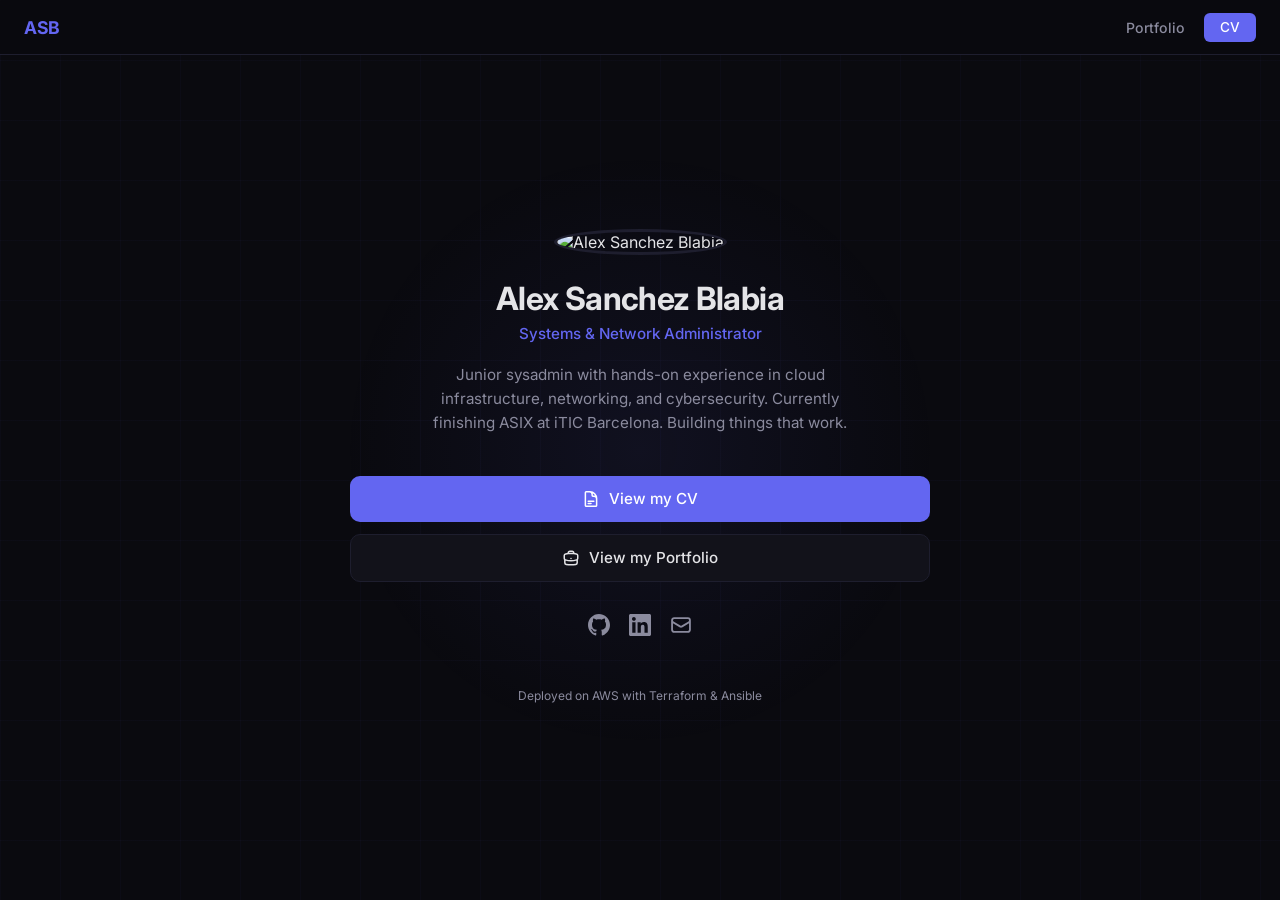
==== web/landing/index.html @ 819d25bb "Fix Docker Hub TLS issue and improve CV preview UX" ====
<!DOCTYPE html>
<html lang="en">
<head>
  <meta charset="UTF-8">
  <meta name="viewport" content="width=device-width, initial-scale=1.0">
  <meta name="description" content="Alex Sanchez Blabia - Junior Systems & Network Administrator. Portfolio, CV, and live project demos.">
  <title>Alex Sanchez Blabia | Sysadmin & Developer</title>
  <link rel="preconnect" href="https://fonts.googleapis.com">
  <link rel="preconnect" href="https://fonts.gstatic.com" crossorigin>
  <link href="https://fonts.googleapis.com/css2?family=Inter:wght@300;400;500;600;700&display=swap" rel="stylesheet">
  <style>
    *, *::before, *::after { box-sizing: border-box; margin: 0; padding: 0; }

    :root {
      --bg: #0a0a0f;
      --surface: #12121a;
      --border: #1e1e2e;
      --text: #e4e4e7;
      --text-muted: #8b8b9e;
      --accent: #6366f1;
      --accent-hover: #818cf8;
      --accent-glow: rgba(99, 102, 241, 0.15);
    }

    body {
      font-family: 'Inter', -apple-system, BlinkMacSystemFont, sans-serif;
      background: var(--bg);
      color: var(--text);
      min-height: 100vh;
      display: flex;
      align-items: center;
      justify-content: center;
      padding: 2rem;
    }

    .bg-grid {
      position: fixed;
      inset: 0;
      background-image:
        linear-gradient(rgba(99, 102, 241, 0.03) 1px, transparent 1px),
        linear-gradient(90deg, rgba(99, 102, 241, 0.03) 1px, transparent 1px);
      background-size: 60px 60px;
      z-index: 0;
    }

    .bg-glow {
      position: fixed;
      width: 600px;
      height: 600px;
      border-radius: 50%;
      background: radial-gradient(circle, rgba(99, 102, 241, 0.08), transparent 70%);
      top: 50%;
      left: 50%;
      transform: translate(-50%, -50%);
      z-index: 0;
      animation: pulse 8s ease-in-out infinite;
    }

    @keyframes pulse {
      0%, 100% { opacity: 0.5; transform: translate(-50%, -50%) scale(1); }
      50% { opacity: 1; transform: translate(-50%, -50%) scale(1.1); }
    }

    @keyframes fadeUp {
      from { opacity: 0; transform: translateY(14px); }
      to   { opacity: 1; transform: translateY(0); }
    }

    .container {
      position: relative;
      z-index: 1;
      max-width: 580px;
      width: 100%;
      text-align: center;
      margin-top: 2rem;
    }

    .avatar {
      width: 110px;
      height: 110px;
      border-radius: 50%;
      object-fit: cover;
      border: 3px solid var(--border);
      margin-bottom: 1.5rem;
      transition: all 0.3s ease;
      animation: fadeUp 0.5s ease both;
    }

    .avatar:hover {
      border-color: var(--accent);
      box-shadow: 0 0 0 6px var(--accent-glow);
      transform: scale(1.03);
    }

    h1 {
      font-size: 2rem;
      font-weight: 700;
      letter-spacing: -0.02em;
      margin-bottom: 0.4rem;
      animation: fadeUp 0.5s 0.1s ease both;
    }

    .title {
      color: var(--accent);
      font-size: 0.95rem;
      font-weight: 500;
      margin-bottom: 1.2rem;
      animation: fadeUp 0.5s 0.18s ease both;
    }

    .bio {
      color: var(--text-muted);
      font-size: 0.95rem;
      line-height: 1.6;
      margin-bottom: 2.5rem;
      max-width: 460px;
      margin-left: auto;
      margin-right: auto;
      animation: fadeUp 0.5s 0.26s ease both;
    }

    .links {
      display: flex;
      flex-direction: column;
      gap: 0.75rem;
      animation: fadeUp 0.5s 0.36s ease both;
    }

    .link {
      display: flex;
      align-items: center;
      justify-content: center;
      gap: 0.6rem;
      padding: 0.85rem 1.5rem;
      border-radius: 10px;
      text-decoration: none;
      font-size: 0.95rem;
      font-weight: 500;
      transition: all 0.2s ease;
    }

    .link-primary {
      background: var(--accent);
      color: #fff;
    }

    .link-primary:hover {
      background: var(--accent-hover);
      transform: translateY(-1px);
      box-shadow: 0 4px 20px var(--accent-glow);
    }

    .link-secondary {
      background: var(--surface);
      color: var(--text);
      border: 1px solid var(--border);
    }

    .link-secondary:hover {
      border-color: var(--accent);
      background: rgba(99, 102, 241, 0.05);
      transform: translateY(-1px);
    }

    .link svg {
      width: 18px;
      height: 18px;
      flex-shrink: 0;
    }

    .socials {
      display: flex;
      justify-content: center;
      gap: 1.2rem;
      margin-top: 2rem;
      animation: fadeUp 0.5s 0.44s ease both;
    }

    .social {
      color: var(--text-muted);
      transition: color 0.2s;
    }

    .social:hover {
      color: var(--accent);
    }

    .social svg {
      width: 22px;
      height: 22px;
    }

    .top-nav {
      position: fixed;
      top: 0;
      left: 0;
      right: 0;
      z-index: 100;
      padding: 0.8rem 1.5rem;
      display: flex;
      justify-content: space-between;
      align-items: center;
      background: rgba(10, 10, 15, 0.85);
      backdrop-filter: blur(12px);
      border-bottom: 1px solid var(--border);
    }

    .top-nav-logo {
      font-weight: 700;
      font-size: 1.1rem;
      color: var(--accent);
      text-decoration: none;
      font-family: 'Inter', sans-serif;
      letter-spacing: -0.02em;
    }

    .top-nav-links {
      display: flex;
      gap: 1.2rem;
      align-items: center;
    }

    .top-nav-links a {
      color: var(--text-muted);
      text-decoration: none;
      font-size: 0.88rem;
      font-weight: 500;
      transition: color 0.2s;
    }

    .top-nav-links a:hover { color: var(--text); }

    .top-nav-cta {
      background: var(--accent) !important;
      color: #fff !important;
      padding: 0.4rem 1rem;
      border-radius: 6px;
      font-size: 0.85rem !important;
    }

    .top-nav-cta:hover { background: var(--accent-hover) !important; }

    .footer {
      margin-top: 3rem;
      color: var(--text-muted);
      font-size: 0.75rem;
      opacity: 0.5;
      animation: fadeUp 0.5s 0.52s ease both;
    }

    @media (max-width: 480px) {
      h1 { font-size: 1.6rem; }
      .bio { font-size: 0.88rem; }
      .avatar { width: 90px; height: 90px; }
    }
  </style>
</head>
<body>
  <nav class="top-nav">
    <a href="/" class="top-nav-logo">ASB</a>
    <div class="top-nav-links">
      <a href="/portfolio">Portfolio</a>
      <a href="/cv" class="top-nav-cta">CV</a>
    </div>
  </nav>

  <div class="bg-grid"></div>
  <div class="bg-glow"></div>

  <div class="container">
    <img src="/assets/photos/FotoCarnetASBnew.webp" alt="Alex Sanchez Blabia" class="avatar">

    <h1>Alex Sanchez Blabia</h1>
    <p class="title">Systems & Network Administrator</p>
    <p class="bio">
      Junior sysadmin with hands-on experience in cloud infrastructure, networking, and cybersecurity.
      Currently finishing ASIX at iTIC Barcelona. Building things that work.
    </p>

    <div class="links">
      <a href="/cv" class="link link-primary">
        <svg xmlns="http://www.w3.org/2000/svg" fill="none" viewBox="0 0 24 24" stroke-width="2" stroke="currentColor"><path stroke-linecap="round" stroke-linejoin="round" d="M19.5 14.25v-2.625a3.375 3.375 0 0 0-3.375-3.375h-1.5A1.125 1.125 0 0 1 13.5 7.125v-1.5a3.375 3.375 0 0 0-3.375-3.375H8.25m0 12.75h7.5m-7.5 3H12M10.5 2.25H5.625c-.621 0-1.125.504-1.125 1.125v17.25c0 .621.504 1.125 1.125 1.125h12.75c.621 0 1.125-.504 1.125-1.125V11.25a9 9 0 0 0-9-9Z"/></svg>
        View my CV
      </a>
      <a href="/portfolio" class="link link-secondary">
        <svg xmlns="http://www.w3.org/2000/svg" fill="none" viewBox="0 0 24 24" stroke-width="2" stroke="currentColor"><path stroke-linecap="round" stroke-linejoin="round" d="M20.25 14.15v4.25c0 1.094-.787 2.036-1.872 2.18-2.087.277-4.216.42-6.378.42s-4.291-.143-6.378-.42c-1.085-.144-1.872-1.086-1.872-2.18v-4.25m16.5 0a2.18 2.18 0 0 0 .75-1.661V8.706c0-1.081-.768-2.015-1.837-2.175a48.114 48.114 0 0 0-3.413-.387m4.5 8.006c-.194.165-.42.295-.673.38A23.978 23.978 0 0 1 12 15.75c-2.648 0-5.195-.429-7.577-1.22a2.016 2.016 0 0 1-.673-.38m0 0A2.18 2.18 0 0 1 3 12.489V8.706c0-1.081.768-2.015 1.837-2.175a48.111 48.111 0 0 1 3.413-.387m7.5 0V5.25A2.25 2.25 0 0 0 13.5 3h-3a2.25 2.25 0 0 0-2.25 2.25v.894m7.5 0a48.667 48.667 0 0 0-7.5 0M12 12.75h.008v.008H12v-.008Z"/></svg>
        View my Portfolio
      </a>
    </div>

    <div class="socials">
      <a href="https://github.com/caballosanex" target="_blank" rel="noopener" class="social" aria-label="GitHub">
        <svg xmlns="http://www.w3.org/2000/svg" viewBox="0 0 24 24" fill="currentColor"><path d="M12 0c-6.626 0-12 5.373-12 12 0 5.302 3.438 9.8 8.207 11.387.599.111.793-.261.793-.577v-2.234c-3.338.726-4.033-1.416-4.033-1.416-.546-1.387-1.333-1.756-1.333-1.756-1.089-.745.083-.729.083-.729 1.205.084 1.839 1.237 1.839 1.237 1.07 1.834 2.807 1.304 3.492.997.107-.775.418-1.305.762-1.604-2.665-.305-5.467-1.334-5.467-5.931 0-1.311.469-2.381 1.236-3.221-.124-.303-.535-1.524.117-3.176 0 0 1.008-.322 3.301 1.23.957-.266 1.983-.399 3.003-.404 1.02.005 2.047.138 3.006.404 2.291-1.552 3.297-1.23 3.297-1.23.653 1.653.242 2.874.118 3.176.77.84 1.235 1.911 1.235 3.221 0 4.609-2.807 5.624-5.479 5.921.43.372.823 1.102.823 2.222v3.293c0 .319.192.694.801.576 4.765-1.589 8.199-6.086 8.199-11.386 0-6.627-5.373-12-12-12z"/></svg>
      </a>
      <a href="https://www.linkedin.com/in/alex-sanchez-blabia/" target="_blank" rel="noopener" class="social" aria-label="LinkedIn">
        <svg xmlns="http://www.w3.org/2000/svg" viewBox="0 0 24 24" fill="currentColor"><path d="M20.447 20.452h-3.554v-5.569c0-1.328-.027-3.037-1.852-3.037-1.853 0-2.136 1.445-2.136 2.939v5.667H9.351V9h3.414v1.561h.046c.477-.9 1.637-1.85 3.37-1.85 3.601 0 4.267 2.37 4.267 5.455v6.286zM5.337 7.433c-1.144 0-2.063-.926-2.063-2.065 0-1.138.92-2.063 2.063-2.063 1.14 0 2.064.925 2.064 2.063 0 1.139-.925 2.065-2.064 2.065zm1.782 13.019H3.555V9h3.564v11.452zM22.225 0H1.771C.792 0 0 .774 0 1.729v20.542C0 23.227.792 24 1.771 24h20.451C23.2 24 24 23.227 24 22.271V1.729C24 .774 23.2 0 22.222 0h.003z"/></svg>
      </a>
      <a href="mailto:alexsanchezblabia@gmail.com" class="social" aria-label="Email">
        <svg xmlns="http://www.w3.org/2000/svg" fill="none" viewBox="0 0 24 24" stroke-width="2" stroke="currentColor"><path stroke-linecap="round" stroke-linejoin="round" d="M21.75 6.75v10.5a2.25 2.25 0 0 1-2.25 2.25h-15a2.25 2.25 0 0 1-2.25-2.25V6.75m19.5 0A2.25 2.25 0 0 0 19.5 4.5h-15a2.25 2.25 0 0 0-2.25 2.25m19.5 0v.243a2.25 2.25 0 0 1-1.07 1.916l-7.5 4.615a2.25 2.25 0 0 1-2.36 0L3.32 8.91a2.25 2.25 0 0 1-1.07-1.916V6.75"/></svg>
      </a>
    </div>

    <p class="footer">Deployed on AWS with Terraform & Ansible</p>
  </div>
</body>
</html>
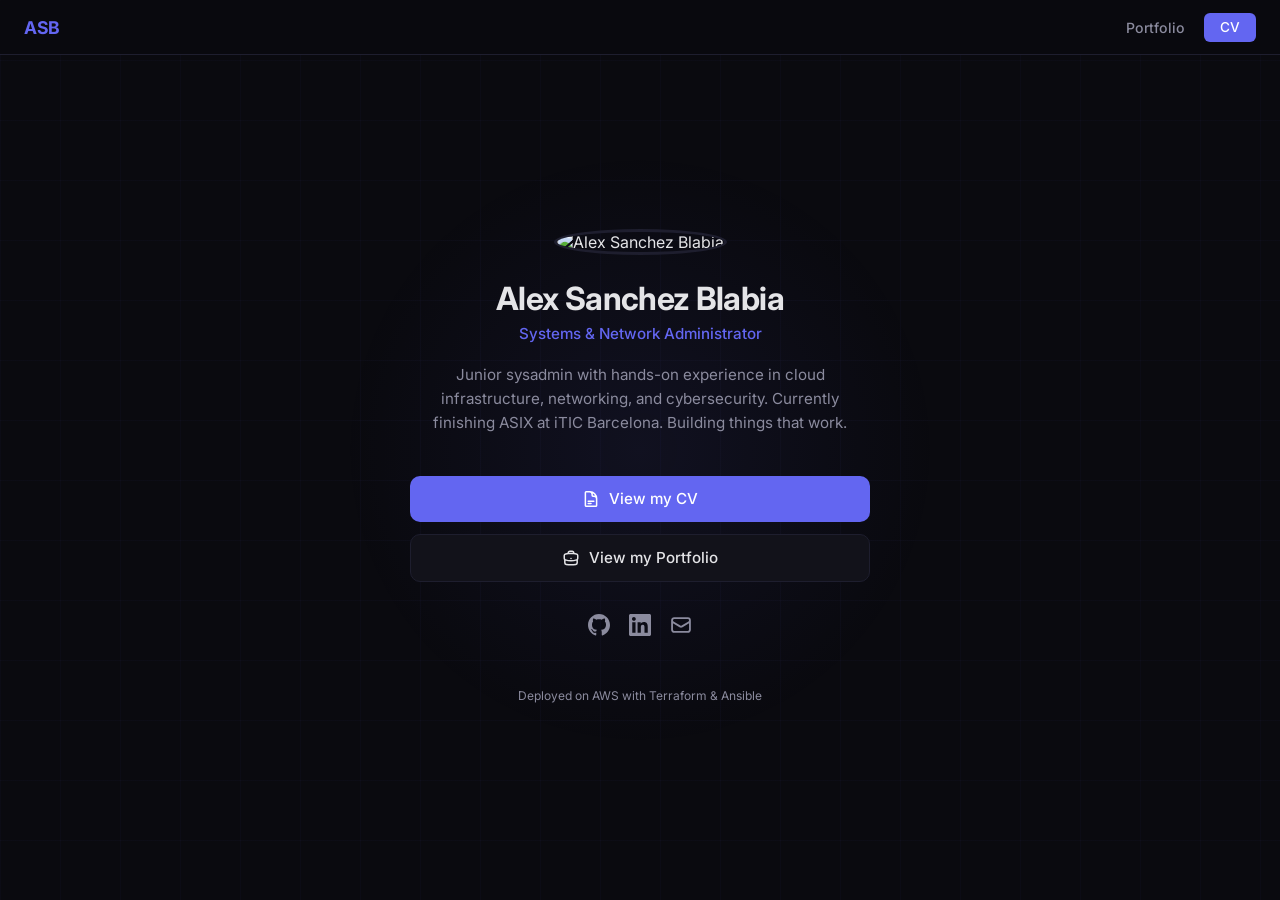
==== commit 083a2a44: "Uploaded Anubis, sitemap and robots" ====
--- a/web/landing/index.html
+++ b/web/landing/index.html
@@ -3,8 +3,18 @@
 <head>
   <meta charset="UTF-8">
   <meta name="viewport" content="width=device-width, initial-scale=1.0">
-  <meta name="description" content="Alex Sanchez Blabia - Junior Systems & Network Administrator. Portfolio, CV, and live project demos.">
-  <title>Alex Sanchez Blabia | Sysadmin & Developer</title>
+  <meta name="description" content="Alex Sanchez Blabia — Systems Administrator and Cloud Engineer based in Barcelona. AWS, Terraform, Docker, Ansible, Linux.">
+  <title>Alex Sanchez Blabia | Sysadmin & Cloud Engineer</title>
+  <link rel="canonical" href="https://asanchezbl.dev/">
+  <meta property="og:type" content="website">
+  <meta property="og:url" content="https://asanchezbl.dev/">
+  <meta property="og:title" content="Alex Sanchez Blabia | Sysadmin & Cloud Engineer">
+  <meta property="og:description" content="Systems Administrator and Cloud Engineer based in Barcelona. AWS, Terraform, Docker, Ansible, Linux.">
+  <meta property="og:image" content="https://asanchezbl.dev/assets/photos/FotoCarnetASBnew.webp">
+  <meta name="twitter:card" content="summary_large_image">
+  <meta name="twitter:title" content="Alex Sanchez Blabia | Sysadmin & Cloud Engineer">
+  <meta name="twitter:description" content="Systems Administrator and Cloud Engineer based in Barcelona. AWS, Terraform, Docker, Ansible, Linux.">
+  <meta name="twitter:image" content="https://asanchezbl.dev/assets/photos/FotoCarnetASBnew.webp">
   <link rel="preconnect" href="https://fonts.googleapis.com">
   <link rel="preconnect" href="https://fonts.gstatic.com" crossorigin>
   <link href="https://fonts.googleapis.com/css2?family=Inter:wght@300;400;500;600;700&display=swap" rel="stylesheet">
@@ -267,6 +277,7 @@
   <div class="bg-grid"></div>
   <div class="bg-glow"></div>
 
+  <main>
   <div class="container">
     <img src="/assets/photos/FotoCarnetASBnew.webp" alt="Alex Sanchez Blabia" class="avatar">
 
@@ -302,5 +313,7 @@
 
     <p class="footer">Deployed on AWS with Terraform & Ansible</p>
   </div>
+  </main>
+  <script defer src='https://static.cloudflareinsights.com/beacon.min.js' data-cf-beacon='{"token": "4ece574f5bb2476097646165fe72beef"}'></script>
 </body>
 </html>
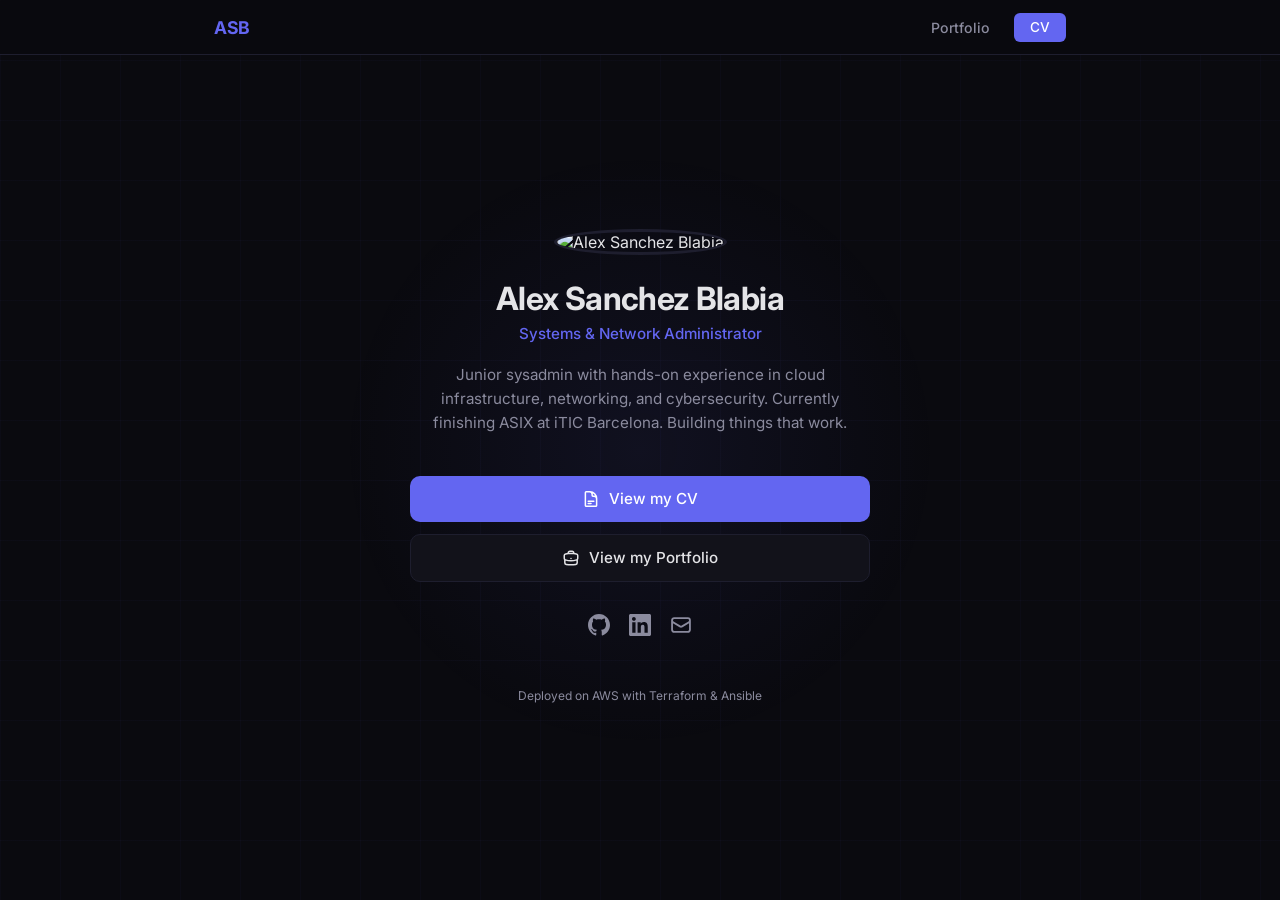
==== commit 804251d6: "Pulir UI Hamburguer landing" ====
--- a/web/landing/index.html
+++ b/web/landing/index.html
@@ -5,6 +5,7 @@
   <meta name="viewport" content="width=device-width, initial-scale=1.0">
   <meta name="description" content="Alex Sanchez Blabia — Systems Administrator and Cloud Engineer based in Barcelona. AWS, Terraform, Docker, Ansible, Linux.">
   <title>Alex Sanchez Blabia | Sysadmin & Cloud Engineer</title>
+  <link rel="icon" href="/favicon.svg" type="image/svg+xml">
   <link rel="canonical" href="https://asanchezbl.dev/">
   <meta property="og:type" content="website">
   <meta property="og:url" content="https://asanchezbl.dev/">
@@ -200,55 +201,55 @@
       height: 22px;
     }
 
-    .top-nav {
+    /* Shared site nav - identical to portfolio */
+    .nav {
       position: fixed;
       top: 0;
       left: 0;
       right: 0;
       z-index: 100;
+      background: rgba(10, 10, 15, 0.85);
+      backdrop-filter: blur(12px);
+      -webkit-backdrop-filter: blur(12px);
+      border-bottom: 1px solid var(--border);
+    }
+    .nav-inner {
+      max-width: 900px;
+      margin: 0 auto;
       padding: 0.8rem 1.5rem;
       display: flex;
       justify-content: space-between;
       align-items: center;
-      background: rgba(10, 10, 15, 0.85);
-      backdrop-filter: blur(12px);
-      border-bottom: 1px solid var(--border);
-    }
-
-    .top-nav-logo {
+      position: relative;
+    }
+    .nav-logo {
       font-weight: 700;
       font-size: 1.1rem;
       color: var(--accent);
       text-decoration: none;
-      font-family: 'Inter', sans-serif;
       letter-spacing: -0.02em;
     }
-
-    .top-nav-links {
-      display: flex;
-      gap: 1.2rem;
+    .nav-links {
+      display: flex;
+      gap: 1.5rem;
       align-items: center;
     }
-
-    .top-nav-links a {
+    .nav-links a {
       color: var(--text-muted);
       text-decoration: none;
       font-size: 0.88rem;
       font-weight: 500;
       transition: color 0.2s;
     }
-
-    .top-nav-links a:hover { color: var(--text); }
-
-    .top-nav-cta {
+    .nav-links a:hover { color: var(--text); }
+    .nav-cta {
       background: var(--accent) !important;
       color: #fff !important;
       padding: 0.4rem 1rem;
       border-radius: 6px;
       font-size: 0.85rem !important;
     }
-
-    .top-nav-cta:hover { background: var(--accent-hover) !important; }
+    .nav-cta:hover { background: var(--accent-hover) !important; }
 
     .footer {
       margin-top: 3rem;
@@ -258,19 +259,124 @@
       animation: fadeUp 0.5s 0.52s ease both;
     }
 
+    .nav-toggle {
+      display: none;
+      background: none;
+      border: none;
+      cursor: pointer;
+      padding: 0;
+      color: var(--text);
+      flex-shrink: 0;
+      position: relative;
+      width: 44px;
+      height: 44px;
+      border-radius: 8px;
+      transition: background 0.2s ease;
+    }
+    .nav-toggle:hover { background: rgba(255, 255, 255, 0.04); }
+    .nav-toggle:focus-visible { outline: 2px solid var(--accent); outline-offset: 2px; }
+    .nav-toggle span {
+      position: absolute;
+      left: 50%;
+      top: 50%;
+      display: block;
+      width: 22px;
+      height: 2px;
+      background: currentColor;
+      border-radius: 2px;
+      transform-origin: center;
+      transition: transform 0.28s cubic-bezier(0.65, 0, 0.35, 1), opacity 0.18s ease, background-color 0.2s ease;
+    }
+    .nav-toggle span:nth-child(1) { transform: translate(-50%, calc(-50% - 7px)); }
+    .nav-toggle span:nth-child(2) { transform: translate(-50%, -50%); }
+    .nav-toggle span:nth-child(3) { transform: translate(-50%, calc(-50% + 7px)); }
+    .nav-toggle[aria-expanded="true"] span { background-color: var(--accent); }
+    .nav-toggle[aria-expanded="true"] span:nth-child(1) { transform: translate(-50%, -50%) rotate(45deg); }
+    .nav-toggle[aria-expanded="true"] span:nth-child(2) { opacity: 0; transform: translate(-50%, -50%) scaleX(0); }
+    .nav-toggle[aria-expanded="true"] span:nth-child(3) { transform: translate(-50%, -50%) rotate(-45deg); }
+
     @media (max-width: 480px) {
       h1 { font-size: 1.6rem; }
       .bio { font-size: 0.88rem; }
       .avatar { width: 90px; height: 90px; }
     }
+    @media (max-width: 768px) {
+      .nav-toggle { display: block; }
+      .nav-links {
+        flex-direction: column;
+        gap: 0;
+        position: absolute;
+        top: calc(100% + 1px);
+        left: 0;
+        right: 0;
+        background: rgba(10, 10, 15, 0.97);
+        backdrop-filter: blur(14px);
+        -webkit-backdrop-filter: blur(14px);
+        border-bottom: 1px solid var(--border);
+        box-shadow: 0 14px 30px -10px rgba(0, 0, 0, 0.6);
+        padding: 0.4rem 0;
+        z-index: 101;
+        opacity: 0;
+        visibility: hidden;
+        pointer-events: none;
+        transform: translateY(-8px);
+        transition: opacity 0.25s ease, transform 0.25s ease, visibility 0.25s linear 0.25s;
+      }
+      .nav-links.open {
+        opacity: 1;
+        visibility: visible;
+        pointer-events: auto;
+        transform: translateY(0);
+        transition: opacity 0.25s ease, transform 0.25s ease, visibility 0s;
+      }
+      .nav-links a {
+        padding: 0.95rem 1.5rem;
+        font-size: 0.95rem;
+        border-bottom: 1px solid rgba(255, 255, 255, 0.04);
+        width: 100%;
+        min-height: 44px;
+        display: flex;
+        align-items: center;
+        opacity: 0;
+        transform: translateX(-8px);
+        transition: opacity 0.25s ease, transform 0.25s ease, color 0.2s ease, background 0.2s ease;
+      }
+      .nav-links a:last-child { border-bottom: none; }
+      .nav-links a:hover { background: rgba(99, 102, 241, 0.06); color: var(--accent); }
+      .nav-links.open a { opacity: 1; transform: translateX(0); }
+      .nav-links.open a:nth-child(1) { transition-delay: 0.06s; }
+      .nav-links.open a:nth-child(2) { transition-delay: 0.10s; }
+      .nav-cta {
+        margin: 0.5rem 1.5rem 0.6rem !important;
+        text-align: center;
+        border-radius: 6px !important;
+        width: auto;
+        justify-content: center;
+        padding: 0.7rem 1rem !important;
+        border-bottom: none !important;
+      }
+    }
+
+    @media (prefers-reduced-motion: reduce) {
+      .nav-toggle span, .nav-links, .nav-links a {
+        transition-duration: 0.01ms !important;
+      }
+    }
   </style>
 </head>
 <body>
-  <nav class="top-nav">
-    <a href="/" class="top-nav-logo">ASB</a>
-    <div class="top-nav-links">
-      <a href="/portfolio">Portfolio</a>
-      <a href="/cv" class="top-nav-cta">CV</a>
+  <nav class="nav">
+    <div class="nav-inner">
+      <a href="/" class="nav-logo">ASB</a>
+      <button class="nav-toggle" aria-label="Toggle navigation" aria-expanded="false">
+        <span></span>
+        <span></span>
+        <span></span>
+      </button>
+      <div class="nav-links">
+        <a href="/portfolio">Portfolio</a>
+        <a href="/cv" class="nav-cta">CV</a>
+      </div>
     </div>
   </nav>
 
@@ -306,7 +412,7 @@
       <a href="https://www.linkedin.com/in/alex-sanchez-blabia/" target="_blank" rel="noopener" class="social" aria-label="LinkedIn">
         <svg xmlns="http://www.w3.org/2000/svg" viewBox="0 0 24 24" fill="currentColor"><path d="M20.447 20.452h-3.554v-5.569c0-1.328-.027-3.037-1.852-3.037-1.853 0-2.136 1.445-2.136 2.939v5.667H9.351V9h3.414v1.561h.046c.477-.9 1.637-1.85 3.37-1.85 3.601 0 4.267 2.37 4.267 5.455v6.286zM5.337 7.433c-1.144 0-2.063-.926-2.063-2.065 0-1.138.92-2.063 2.063-2.063 1.14 0 2.064.925 2.064 2.063 0 1.139-.925 2.065-2.064 2.065zm1.782 13.019H3.555V9h3.564v11.452zM22.225 0H1.771C.792 0 0 .774 0 1.729v20.542C0 23.227.792 24 1.771 24h20.451C23.2 24 24 23.227 24 22.271V1.729C24 .774 23.2 0 22.222 0h.003z"/></svg>
       </a>
-      <a href="mailto:alexsanchezblabia@gmail.com" class="social" aria-label="Email">
+      <a href="&#109;&#97;&#105;&#108;&#116;&#111;&#58;&#97;&#108;&#101;&#120;&#115;&#97;&#110;&#99;&#104;&#101;&#122;&#98;&#108;&#97;&#98;&#105;&#97;&#64;&#103;&#109;&#97;&#105;&#108;&#46;&#99;&#111;&#109;" class="social" aria-label="Email">
         <svg xmlns="http://www.w3.org/2000/svg" fill="none" viewBox="0 0 24 24" stroke-width="2" stroke="currentColor"><path stroke-linecap="round" stroke-linejoin="round" d="M21.75 6.75v10.5a2.25 2.25 0 0 1-2.25 2.25h-15a2.25 2.25 0 0 1-2.25-2.25V6.75m19.5 0A2.25 2.25 0 0 0 19.5 4.5h-15a2.25 2.25 0 0 0-2.25 2.25m19.5 0v.243a2.25 2.25 0 0 1-1.07 1.916l-7.5 4.615a2.25 2.25 0 0 1-2.36 0L3.32 8.91a2.25 2.25 0 0 1-1.07-1.916V6.75"/></svg>
       </a>
     </div>
@@ -314,6 +420,7 @@
     <p class="footer">Deployed on AWS with Terraform & Ansible</p>
   </div>
   </main>
+  <script src="/nav.js" defer></script>
   <script defer src='https://static.cloudflareinsights.com/beacon.min.js' data-cf-beacon='{"token": "4ece574f5bb2476097646165fe72beef"}'></script>
 </body>
 </html>
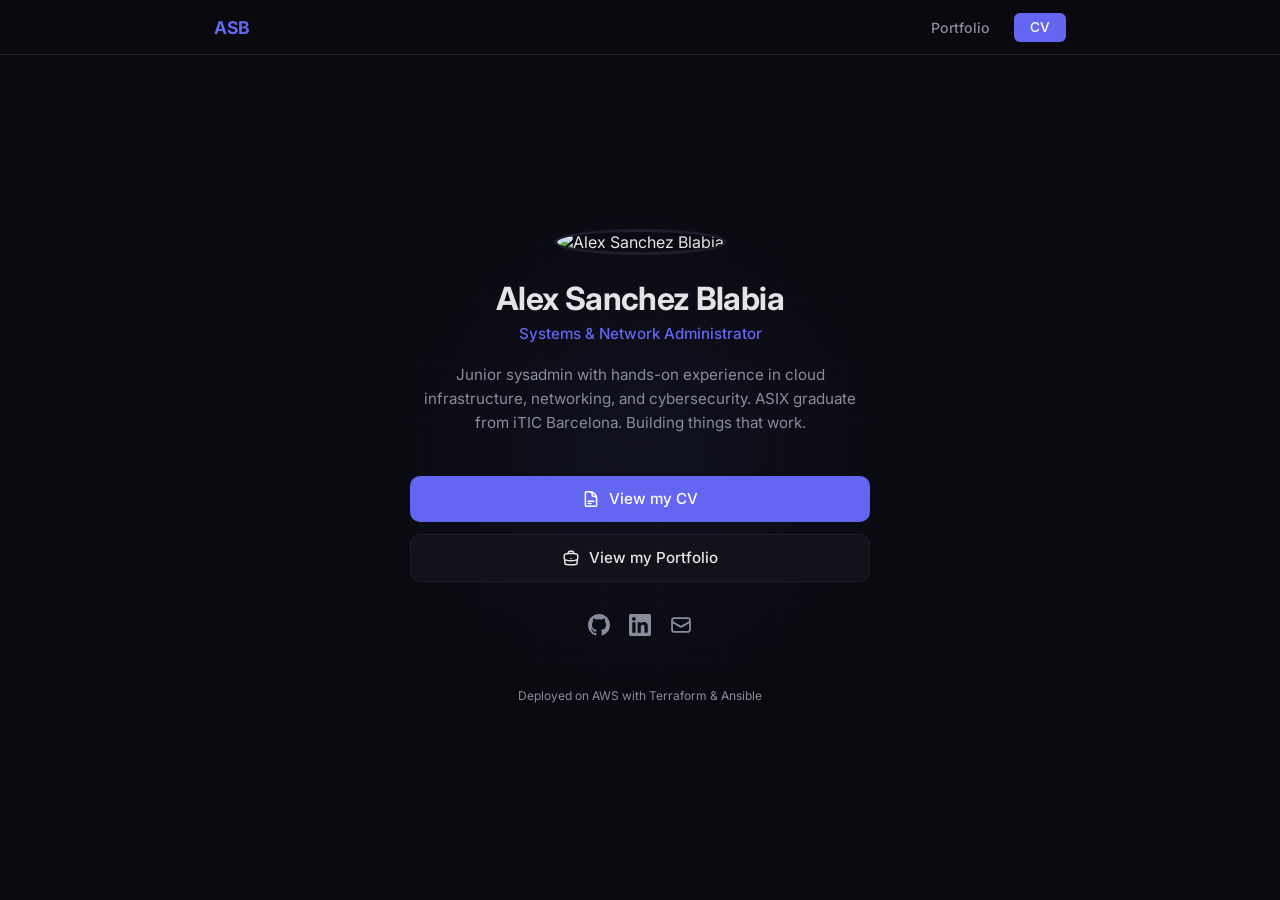
==== commit 036f7119: "CV's Updated MAY2026" ====
--- a/web/landing/index.html
+++ b/web/landing/index.html
@@ -391,7 +391,7 @@
     <p class="title">Systems & Network Administrator</p>
     <p class="bio">
       Junior sysadmin with hands-on experience in cloud infrastructure, networking, and cybersecurity.
-      Currently finishing ASIX at iTIC Barcelona. Building things that work.
+      ASIX graduate from iTIC Barcelona. Building things that work.
     </p>
 
     <div class="links">
